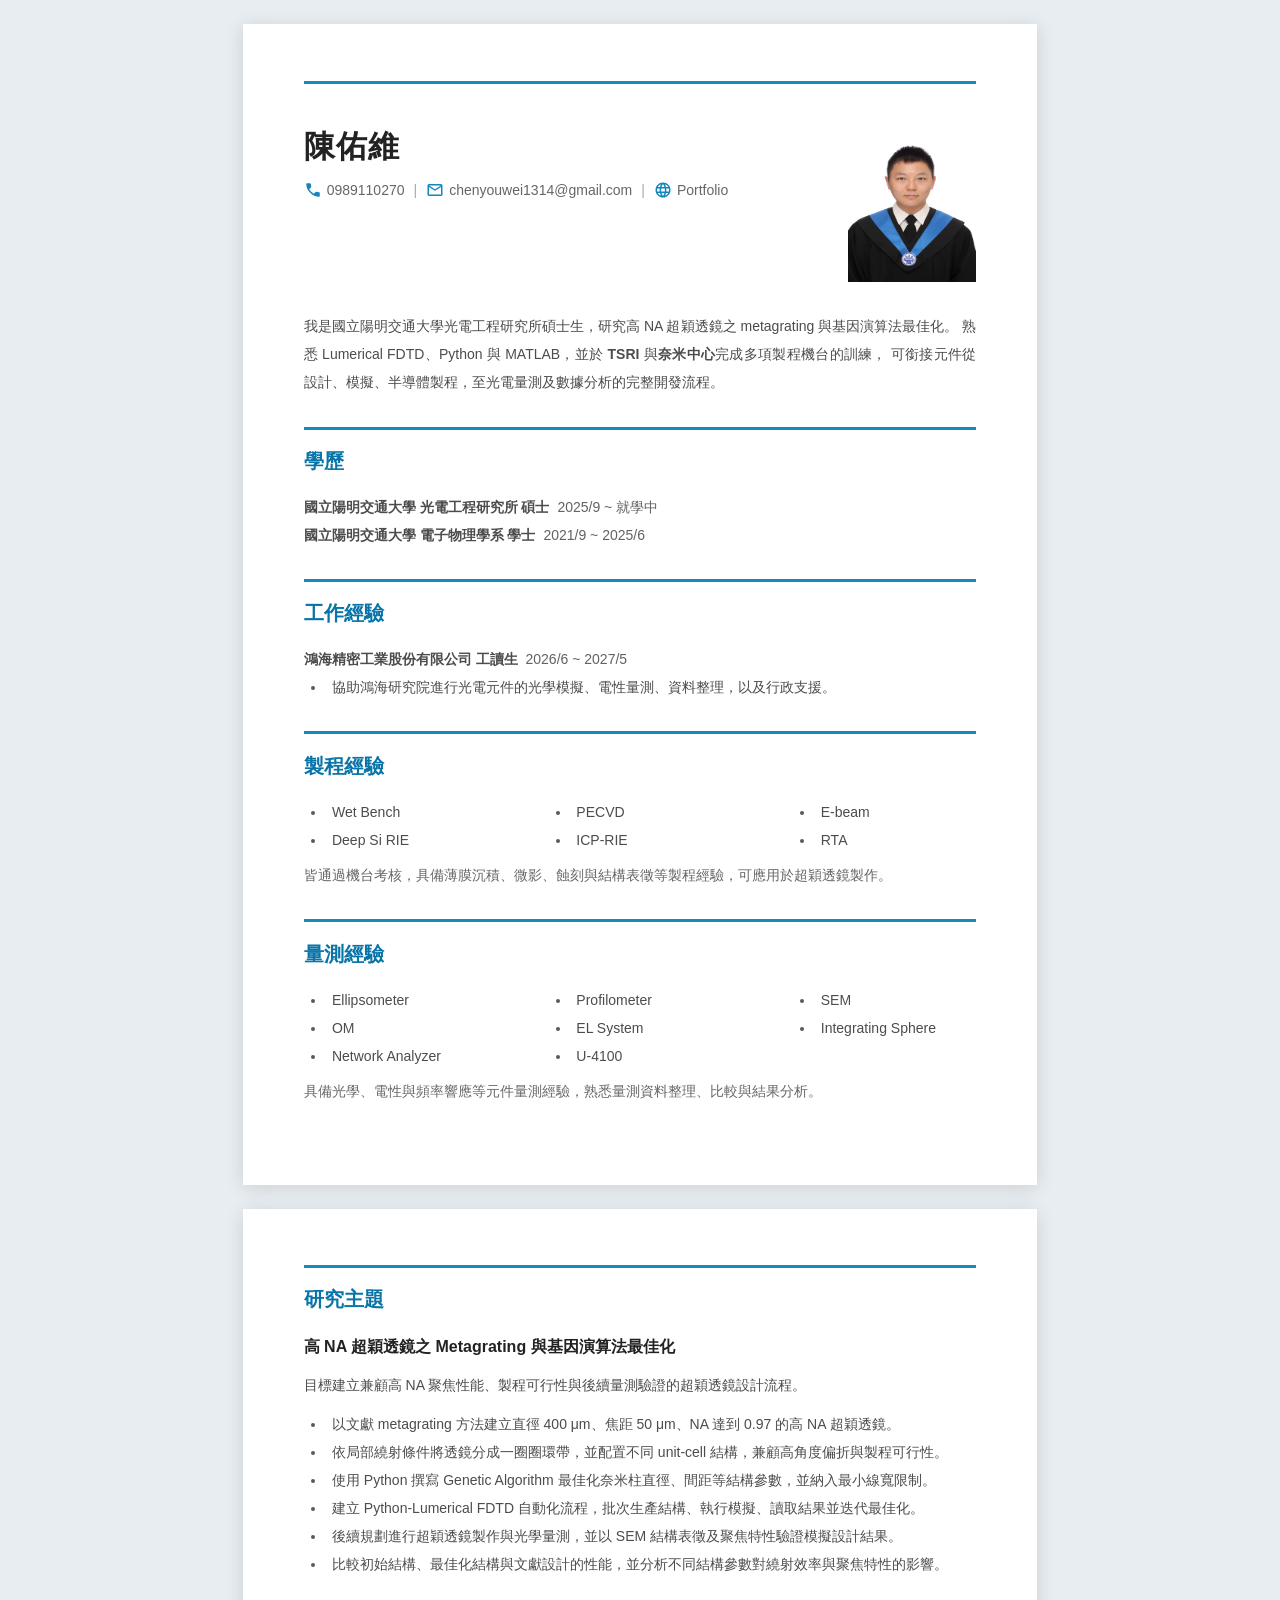
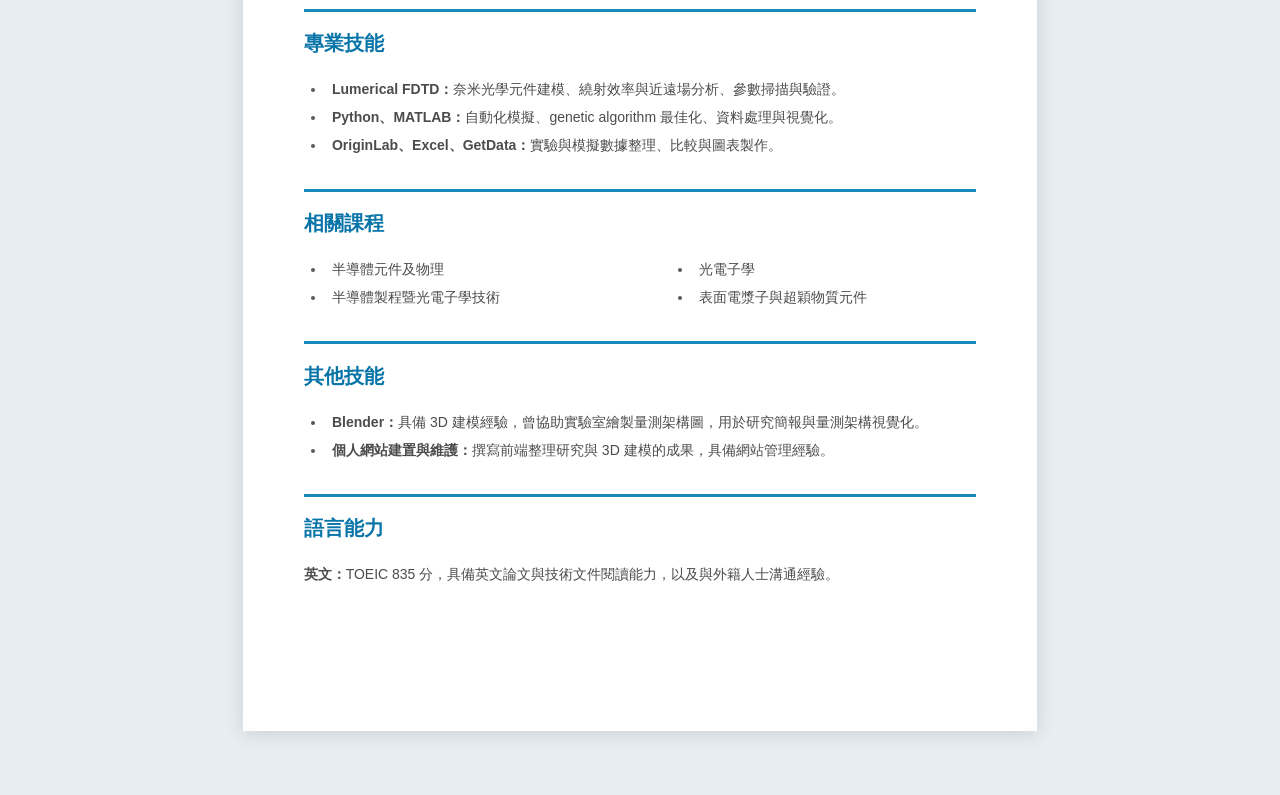
==== 履歷/履歷.html @ d8789bf7 "七更" ====
<!DOCTYPE html>
<html lang="zh-TW">
<head>
    <meta charset="UTF-8">
    <meta name="viewport" content="width=device-width, initial-scale=1.0">
    <title>陳佑維 履歷</title>
    <link rel="stylesheet" href="resume.css">
</head>
<body>
    <main class="resume">

        <!-- ===== Page 1 ===== -->
        <section class="page">
            <header class="resume-header">
                <div class="identity">
                    <h1>陳佑維</h1>

                    <div class="contact-row">
                        <span class="contact-item">
                            <svg class="contact-icon" xmlns="http://www.w3.org/2000/svg"
                                 viewBox="0 -960 960 960" aria-hidden="true">
                                <path d="M798-120q-125 0-247-54.5T329-329Q229-429 174.5-551T120-798q0-18 12-30t30-12h162q14 0 25 9.5t13 22.5l26 140q2 16-1 27t-11 19l-97 98q20 37 47.5 71.5T387-386q31 31 65 57.5t72 48.5l94-94q9-9 23.5-13.5T670-390l138 28q14 4 23 14.5t9 23.5v162q0 18-12 30t-30 12Z"/>
                            </svg>
                            0989110270
                        </span>

                        <span class="contact-divider">|</span>

                        <a class="contact-item" href="mailto:chenyouwei1314@gmail.com">
                            <svg class="contact-icon" xmlns="http://www.w3.org/2000/svg"
                                 viewBox="0 -960 960 960" aria-hidden="true">
                                <path d="M160-160q-33 0-56.5-23.5T80-240v-480q0-33 23.5-56.5T160-800h640q33 0 56.5 23.5T880-720v480q0 33-23.5 56.5T800-160H160Zm320-280L160-640v400h640v-400L480-440Zm0-80 320-200H160l320 200ZM160-640v-80 480-400Z"/>
                            </svg>
                            chenyouwei1314@gmail.com
                        </a>

                        <span class="contact-divider">|</span>

                        <a class="contact-item"
                        href="https://chenyouwei1314-lgtm.github.io/youwei-portfolio/"
                        target="_blank">
                            <svg class="contact-icon"
                                xmlns="http://www.w3.org/2000/svg"
                                viewBox="0 -960 960 960"
                                aria-hidden="true">
                                <path d="M325-111.5q-73-31.5-127.5-86t-86-127.5Q80-398 80-480.5t31.5-155q31.5-72.5 86-127t127.5-86Q398-880 480.5-880t155 31.5q72.5 31.5 127 86t86 127Q880-563 880-480.5T848.5-325q-31.5 73-86 127.5t-127 86Q563-80 480.5-80T325-111.5ZM480-162q26-36 45-75t31-83H404q12 44 31 83t45 75Zm-104-16q-18-33-31.5-68.5T322-320H204q29 50 72.5 87t99.5 55Zm208 0q56-18 99.5-55t72.5-87H638q-9 38-22.5 73.5T584-178ZM170-400h136q-3-20-4.5-39.5T300-480q0-21 1.5-40.5T306-560H170q-5 20-7.5 39.5T160-480q0 21 2.5 40.5T170-400Zm216 0h188q3-20 4.5-39.5T580-480q0-21-1.5-40.5T574-560H386q-3 20-4.5 39.5T380-480q0 21 1.5 40.5T386-400Zm268 0h136q5-20 7.5-39.5T800-480q0-21-2.5-40.5T790-560H654q3 20 4.5 39.5T660-480q0 21-1.5 40.5T654-400Zm-16-240h118q-29-50-72.5-87T584-782q18 33 31.5 68.5T638-640Zm-234 0h152q-12-44-31-83t-45-75q-26 36-45 75t-31 83Zm-200 0h118q9-38 22.5-73.5T376-782q-56 18-99.5 55T204-640Z"/>
                            </svg>
                            Portfolio
                        </a>
                    </div>
                </div>

                <img class="profile-photo" src="profile_photo.png" alt="陳佑維證件照">
            </header>

            <p class="profile-summary">
                我是國立陽明交通大學光電工程研究所碩士生，研究高 NA 超穎透鏡之 metagrating 與基因演算法最佳化。
                熟悉 Lumerical FDTD、Python 與 MATLAB，並於 <strong>TSRI</strong> 與<strong>奈米中心</strong>完成多項製程機台的訓練，
                可銜接元件從設計、模擬、半導體製程，至光電量測及數據分析的完整開發流程。
            </p>

            <section class="resume-section">
                <h2>學歷</h2>
                <div class="section-body">
                    <p><strong>國立陽明交通大學 光電工程研究所 碩士</strong><span class="date">2025/9 ~ 就學中</span><br>
                    <strong>國立陽明交通大學 電子物理學系 學士</strong><span class="date">2021/9 ~ 2025/6</span></p>
                </div>
            </section>
            
            <section class="resume-section">
                <h2>工作經驗</h2>
                <div class="section-body">
                    <p><strong>鴻海精密工業股份有限公司 工讀生</strong><span class="date">2026/6 ~ 2027/5</span></p>
                    <ul>
                        <li>協助鴻海研究院進行光電元件的光學模擬、電性量測、資料整理，以及行政支援。</li>
                    </ul>
                </div>
            </section>

            <section class="resume-section">
                <h2>製程經驗</h2>
                <div class="section-body three-column">
                    <div>
                        <ul>
                            <li>Wet Bench</li>
                            <li>Deep Si RIE</li>
                        </ul>
                    </div>
                    <div>
                        <ul>
                            <li>PECVD</li>   
                            <li>ICP-RIE</li>
                        </ul>
                    </div>
                    <div>
                        <ul>
                            <li>E-beam</li>
                            <li>RTA</li>
                        </ul>
                    </div>
                </div>
                <p class="section-note">皆通過機台考核，具備薄膜沉積、微影、蝕刻與結構表徵等製程經驗，可應用於超穎透鏡製作。</p>
            </section>

            <section class="resume-section">
                <h2>量測經驗</h2>
                <div class="section-body three-column">
                    <div>
                        <ul>
                            <li>Ellipsometer</li>
                            <li>OM</li>
                            <li>Network Analyzer</li>
                        </ul>
                    </div>
                    <div>
                        <ul>
                            <li>Profilometer</li>
                            <li>EL System</li>
                            <li>U-4100</li>
                        </ul>
                    </div>
                    <div>
                        <ul>
                            <li>SEM</li>
                            <li>Integrating Sphere</li>
                        </ul>
                    </div> 
                </div>
                <p class="section-note">具備光學、電性與頻率響應等元件量測經驗，熟悉量測資料整理、比較與結果分析。</p>
            </section>
        </section>

        <!-- ===== Page 2 ===== -->
        <section class="page">
            <section class="resume-section research-section">
                <h2>研究主題</h2>
                <div class="section-body">
                    <h3>高 NA 超穎透鏡之 Metagrating 與基因演算法最佳化</h3>
                    <p>目標建立兼顧高 NA 聚焦性能、製程可行性與後續量測驗證的超穎透鏡設計流程。</p>
                    <ul>
                        <li>以文獻 metagrating 方法建立直徑 400 μm、焦距 50 μm、NA 達到 0.97 的高 NA 超穎透鏡。</li>
                        <li>依局部繞射條件將透鏡分成一圈圈環帶，並配置不同 unit-cell 結構，兼顧高角度偏折與製程可行性。</li>
                        <li>使用 Python 撰寫 Genetic Algorithm 最佳化奈米柱直徑、間距等結構參數，並納入最小線寬限制。</li>
                        <li>建立 Python-Lumerical FDTD 自動化流程，批次生產結構、執行模擬、讀取結果並迭代最佳化。</li>
                        <li>後續規劃進行超穎透鏡製作與光學量測，並以 SEM 結構表徵及聚焦特性驗證模擬設計結果。</li>
                        <li>比較初始結構、最佳化結構與文獻設計的性能，並分析不同結構參數對繞射效率與聚焦特性的影響。</li>
                    </ul>
                </div>
            </section>

            <section class="resume-section">
                <h2>專業技能</h2>
                <div class="section-body">
                    <ul>
                        <li><strong>Lumerical FDTD：</strong>奈米光學元件建模、繞射效率與近遠場分析、參數掃描與驗證。</li>
                        <li><strong>Python、MATLAB：</strong>自動化模擬、genetic algorithm 最佳化、資料處理與視覺化。</li>
                        <li><strong>OriginLab、Excel、GetData：</strong>實驗與模擬數據整理、比較與圖表製作。</li>
                    </ul>
                </div>
            </section>

            <section class="resume-section">
                <h2>相關課程</h2>
                <div class="section-body two-column">
                    <div>
                        <ul>
                            <li>半導體元件及物理</li>
                            <li>半導體製程暨光電子學技術</li>
                        </ul>
                    </div>
                    <div>
                        <ul>
                            <li>光電子學</li>
                            <li>表面電漿子與超穎物質元件</li>
                        </ul>
                    </div> 
                </div>
            </section>

            <section class="resume-section">
                <h2>其他技能</h2>
                <div class="section-body">
                    <ul>
                        <li><strong>Blender：</strong>具備 3D 建模經驗，曾協助實驗室繪製量測架構圖，用於研究簡報與量測架構視覺化。</li>
                        <li><strong>個人網站建置與維護：</strong>撰寫前端整理研究與 3D 建模的成果，具備網站管理經驗。</li>
                    </ul>
                </div>
            </section>

            <section class="resume-section">
                <h2>語言能力</h2>
                <div class="section-body">
                    <p><strong>英文：</strong>TOEIC 835 分，具備英文論文與技術文件閱讀能力，以及與外籍人士溝通經驗。</p>
                </div>
            </section>
        </section>

    </main>
</body>
</html>
---- 履歷/resume.css ----
/* =========================
   Resume base
   ========================= */
* {
    box-sizing: border-box;
    margin: 0;
    padding: 0;
}

:root {
    --blue: #1286bd;
    --blue-dark: #0874a8;
    --text: #4c4c4c;
    --text-dark: #222;
    --line: #1789bd;
    --paper: #ffffff;
    --screen-bg: #e8edf1;
}

html {
    background: var(--screen-bg);
}

body {
    font-family:
        "Microsoft JhengHei",
        "Noto Sans TC",
        Arial,
        sans-serif;
    color: var(--text);
    background: var(--screen-bg);
    line-height: 1.65;
    -webkit-print-color-adjust: exact;
    print-color-adjust: exact;
}

.resume {
    padding: 24px 0 40px;
}

.page {
    width: 210mm;
    min-height: 297mm;
    margin: 0 auto 24px;
    padding: 13mm 16mm 13mm;
    background: var(--paper);
    box-shadow: 0 3px 18px rgba(0, 0, 0, 0.12);
    position: relative;
}

/* =========================
   Header
   ========================= */
.resume-header {
    min-height: 45mm;
    margin-top: 2mm;
    border-top: 3px solid var(--line);
    padding-top: 10mm;
    display: flex;
    justify-content: space-between;
    align-items: flex-start;
    gap: 18px;
}

.identity {
    flex: 1;
    padding-top: 2mm;
}

h1 {
    color: var(--text-dark);
    font-size: 31px;
    line-height: 1.15;
    letter-spacing: 0.04em;
    margin-bottom: 14px;
    font-weight: 700;
}

.contact-row {
    display: flex;
    align-items: center;
    flex-wrap: wrap;
    gap: 9px;
    font-size: 14px;
    color: #666;
}

.contact-item {
    display: inline-flex;
    align-items: center;
    gap: 5px;
    color: #666;
    text-decoration: none;
    white-space: nowrap;
}

.contact-item:hover {
    color: var(--blue-dark);
}

.contact-icon {
    width: 18px;
    height: 18px;
    fill: var(--blue);
    flex: 0 0 auto;
}

.contact-divider {
    color: #a7a7a7;
}

.profile-photo {
    width: 34mm;
    height: 42.5mm;
    object-fit: cover;
    object-position: center;
    display: block;
}

.profile-summary {
    margin-top: 8mm;
    margin-bottom: 8mm;
    font-size: 14px;
    line-height: 2;
    text-align: justify;
}

/* =========================
   Sections
   ========================= */
.resume-section {
    margin-top: 6mm;
}

.resume-section.research-section {
    margin-top: 2mm;
}

.resume-section h2 {
    color: var(--blue-dark);
    font-size: 20px;
    font-weight: 700;
    border-top: 3px solid var(--line);
    padding-top: 4mm;
    margin-bottom: 4mm;
}

.section-body {
    margin-top: 2mm;
    margin-bottom: 8mm;
    font-size: 14px;
    line-height: 2;
}

.section-body h3 {
    font-size: 16px;
    color: var(--text-dark);
    margin-bottom: 2mm;
    font-weight: 700;
}

.research-section h3 + p {
    margin-top: 0;
    margin-bottom: 3mm;
}

.date {
    margin-left: 8px;
    font-weight: 400;
    color: #626262;
}

ul {
    padding-left: 6mm;
}

li {
    padding-left: 1.5mm;
    text-align: justify;
}

li::marker {
    color: #595959;
}

/* =========================
   Page 2 helpers
   ========================= */
.three-column {
    display: grid;
    grid-template-columns: 1fr 1fr 1fr;
    column-gap: 16mm;
    margin-bottom: 0mm;
}

.two-column {
    display: grid;
    grid-template-columns: 1fr 1fr;
    column-gap: 16mm;
    margin-bottom: 8mm;
}

.section-note {
    margin-top: 2mm;
    font-size: 14px;
    line-height: 2;
    color: #666;
    margin-bottom: 8mm;
}

.inline-list {
    display: flex;
    flex-wrap: wrap;
    gap: 8px 22px;
    padding-left: 1mm;
}

.inline-list span {
    position: relative;
    padding-left: 13px;
}

.inline-list span::before {
    content: "•";
    position: absolute;
    left: 0;
    color: #595959;
}

/* =========================
   Print
   ========================= */
@page {
    size: A4;
    margin: 0;
}

@media print {
    html,
    body {
        background: #fff;
    }

    .resume {
        padding: 0;
    }

    .page {
        width: 210mm;
        height: 297mm;
        min-height: 297mm;
        margin: 0;
        padding: 13mm 16mm 13mm;
        box-shadow: none;
        break-after: page;
        page-break-after: always;
        overflow: hidden;
    }

    .page:last-child {
        break-after: auto;
        page-break-after: auto;
    }

    a {
        color: inherit;
        text-decoration: none;
    }
}

/* =========================
   Small-screen preview
   ========================= */
@media screen and (max-width: 900px) {
    .resume {
        padding: 0;
    }

    .page {
        width: 100%;
        min-height: auto;
        margin: 0;
        padding: 28px 24px;
        box-shadow: none;
    }

    .resume-header {
        min-height: 0;
    }

    .profile-photo {
        width: 100px;
        height: 128px;
    }

    .two-column {
        grid-template-columns: 1fr;
        row-gap: 12px;
    }
}
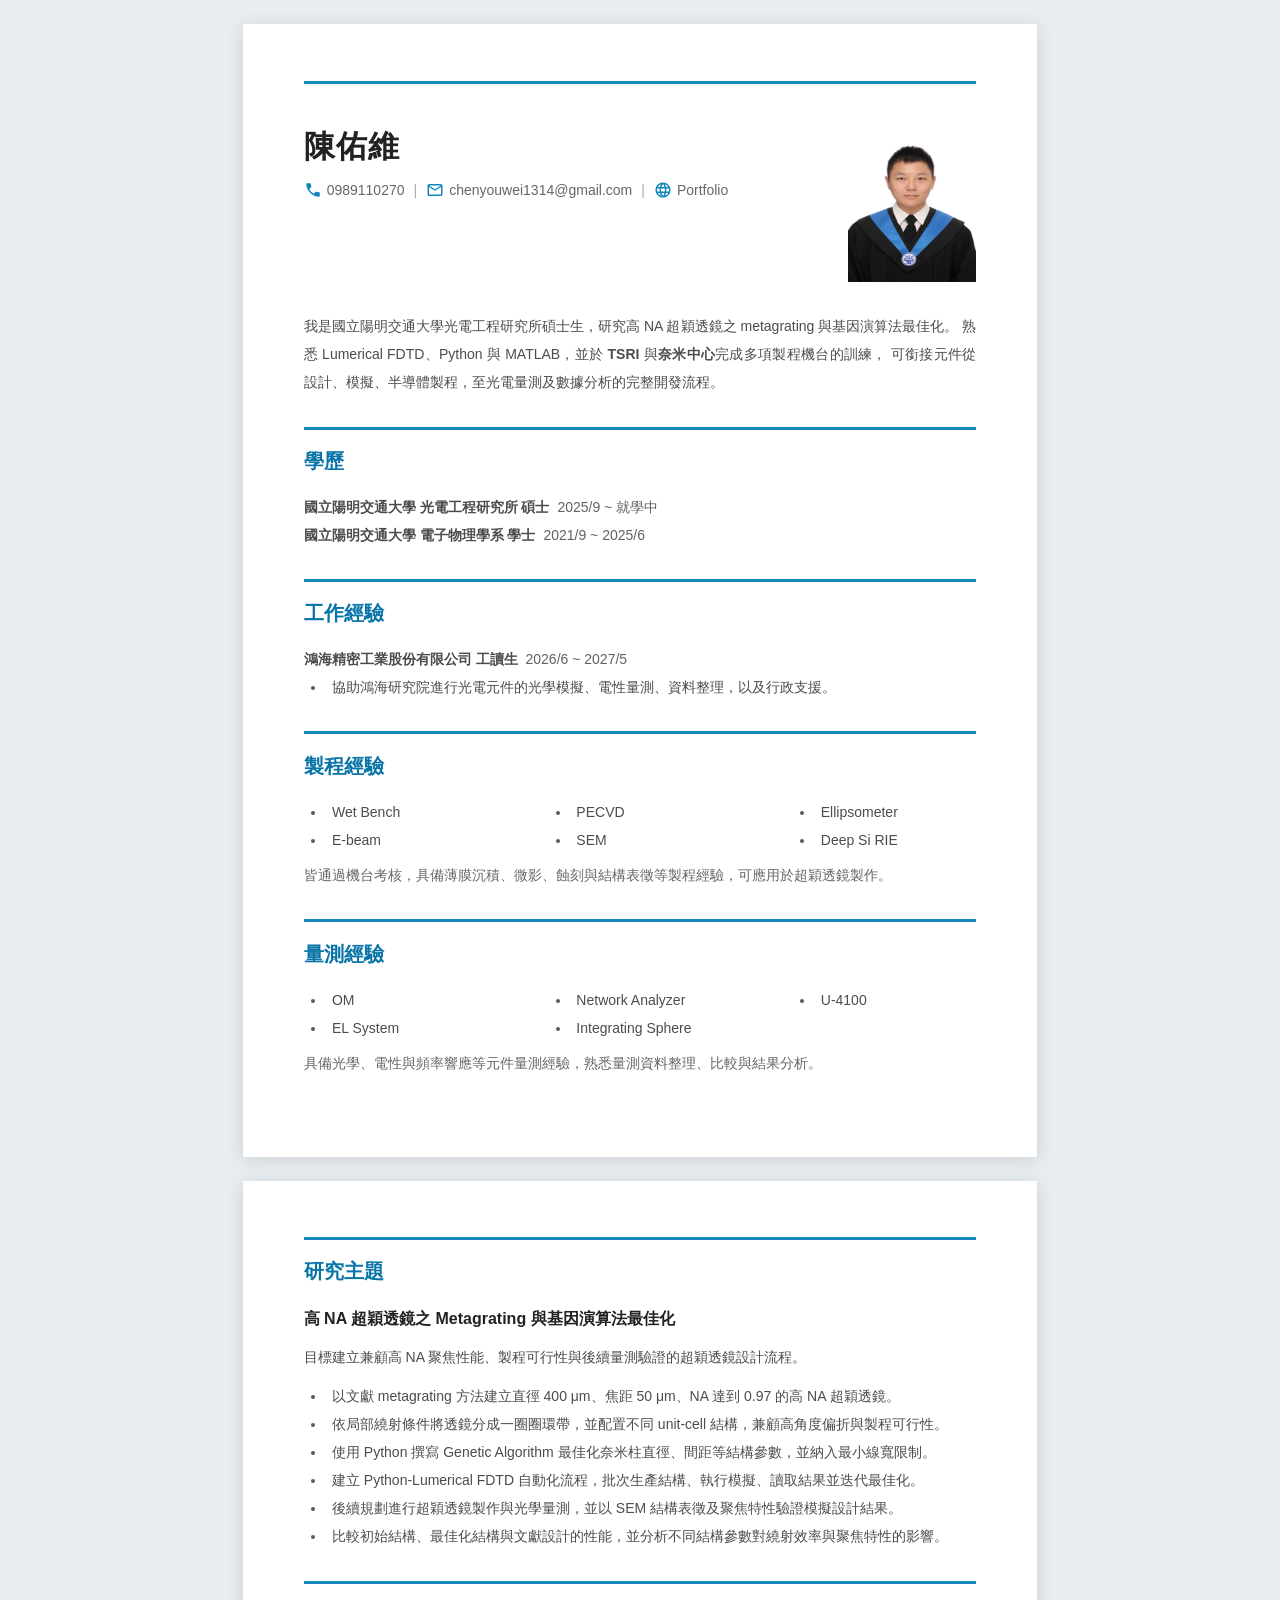
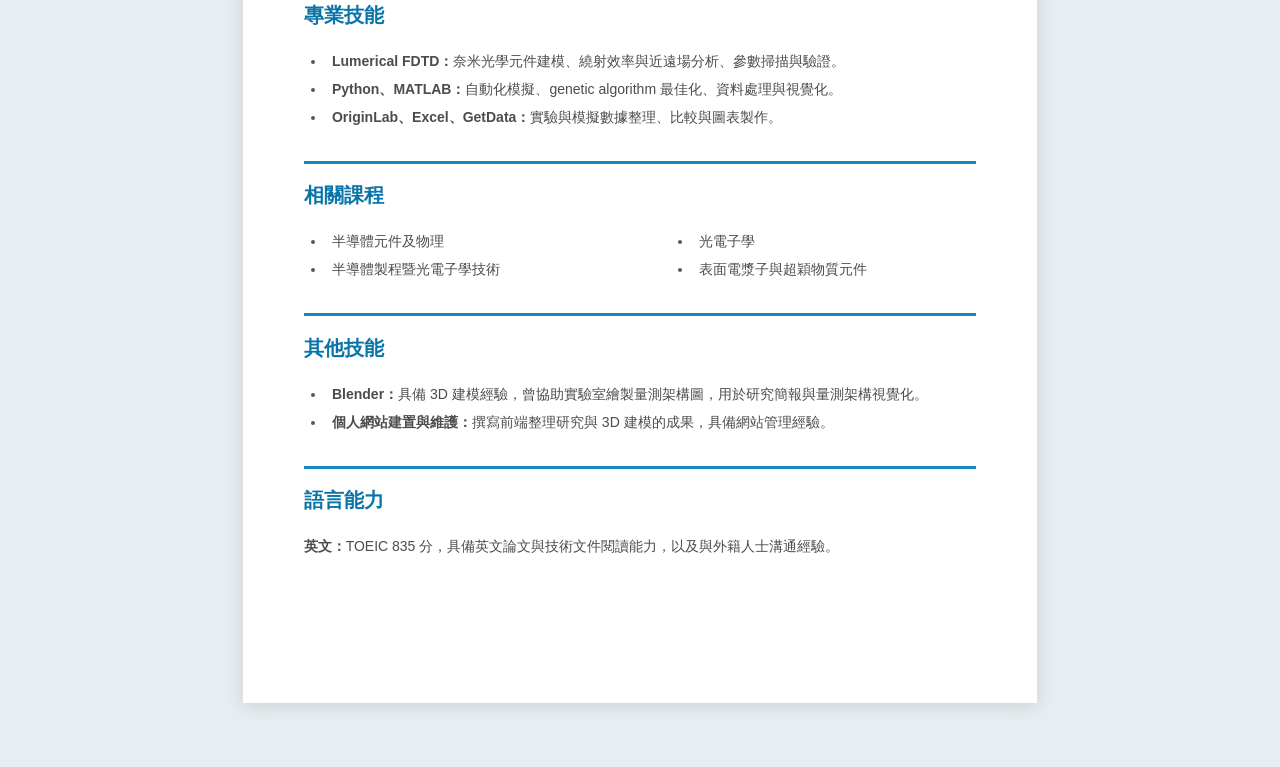
==== commit 2300490f: "九更" ====
--- a/履歷/履歷.html
+++ b/履歷/履歷.html
@@ -83,19 +83,19 @@
                     <div>
                         <ul>
                             <li>Wet Bench</li>
-                            <li>Deep Si RIE</li>
+                            <li>E-beam</li>
                         </ul>
                     </div>
                     <div>
                         <ul>
                             <li>PECVD</li>   
-                            <li>ICP-RIE</li>
+                            <li>SEM</li>
                         </ul>
                     </div>
                     <div>
                         <ul>
-                            <li>E-beam</li>
-                            <li>RTA</li>
+                            <li>Ellipsometer</li>
+                            <li>Deep Si RIE</li>
                         </ul>
                     </div>
                 </div>
@@ -107,22 +107,19 @@
                 <div class="section-body three-column">
                     <div>
                         <ul>
-                            <li>Ellipsometer</li>
                             <li>OM</li>
-                            <li>Network Analyzer</li>
+                            <li>EL System</li>
                         </ul>
                     </div>
                     <div>
                         <ul>
-                            <li>Profilometer</li>
-                            <li>EL System</li>
-                            <li>U-4100</li>
+                            <li>Network Analyzer</li>
+                            <li>Integrating Sphere</li>
                         </ul>
                     </div>
                     <div>
                         <ul>
-                            <li>SEM</li>
-                            <li>Integrating Sphere</li>
+                            <li>U-4100</li>
                         </ul>
                     </div> 
                 </div>
